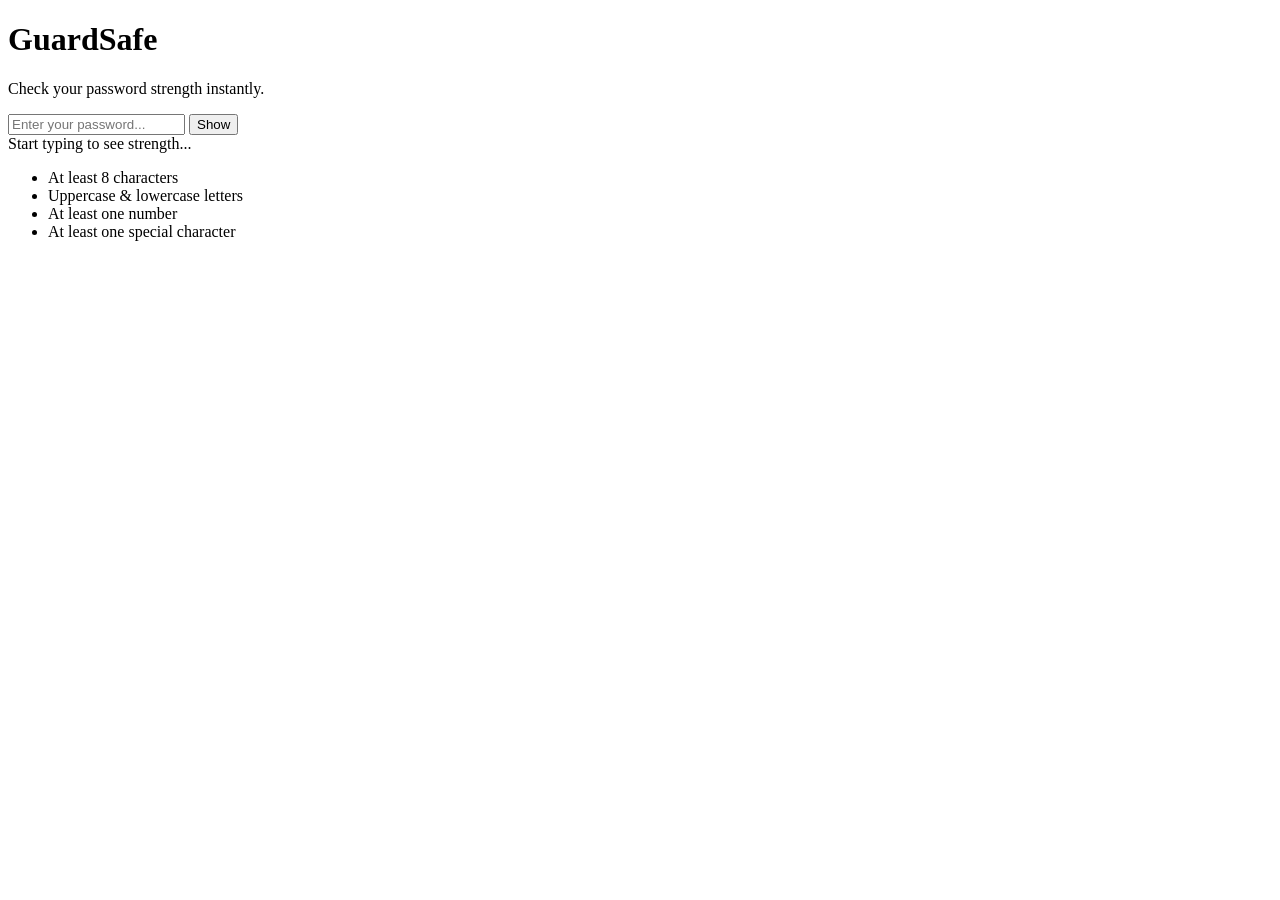
==== index.html @ e3f8249b "Rename file.html to index.html" ====
<!DOCTYPE html>
<html lang="en">
<head>
    <meta charset="UTF-8">
    <meta name="viewport" content="width=device-width, initial-scale=1.0">
    <title>GuardSafe | Password Analyzer</title>
    <link rel="stylesheet" href="style.css">
    <!-- Google Fonts for a professional look -->
    <link href="[fonts.googleapis.com](https://fonts.googleapis.com/css2?family=Inter:wght@400;600&display=swap)" rel="stylesheet">
</head>
<body>
    <div class="container">
        <header>
            <h1>GuardSafe</h1>
            <p>Check your password strength instantly.</p>
        </header>

        <div class="card">
            <div class="input-group">
                <input type="password" id="passwordInput" placeholder="Enter your password..." spellcheck="false">
                <button id="toggleBtn" type="button">Show</button>
            </div>

            <div class="strength-meter">
                <div id="strengthBar" class="bar"></div>
            </div>

            <div id="feedbackText" class="feedback">Start typing to see strength...</div>

            <ul class="requirements">
                <li id="length" class="invalid">At least 8 characters</li>
                <li id="upper" class="invalid">Uppercase & lowercase letters</li>
                <li id="number" class="invalid">At least one number</li>
                <li id="special" class="invalid">At least one special character</li>
            </ul>
        </div>
    </div>
    <script src="script.js"></script>
</body>
</html>
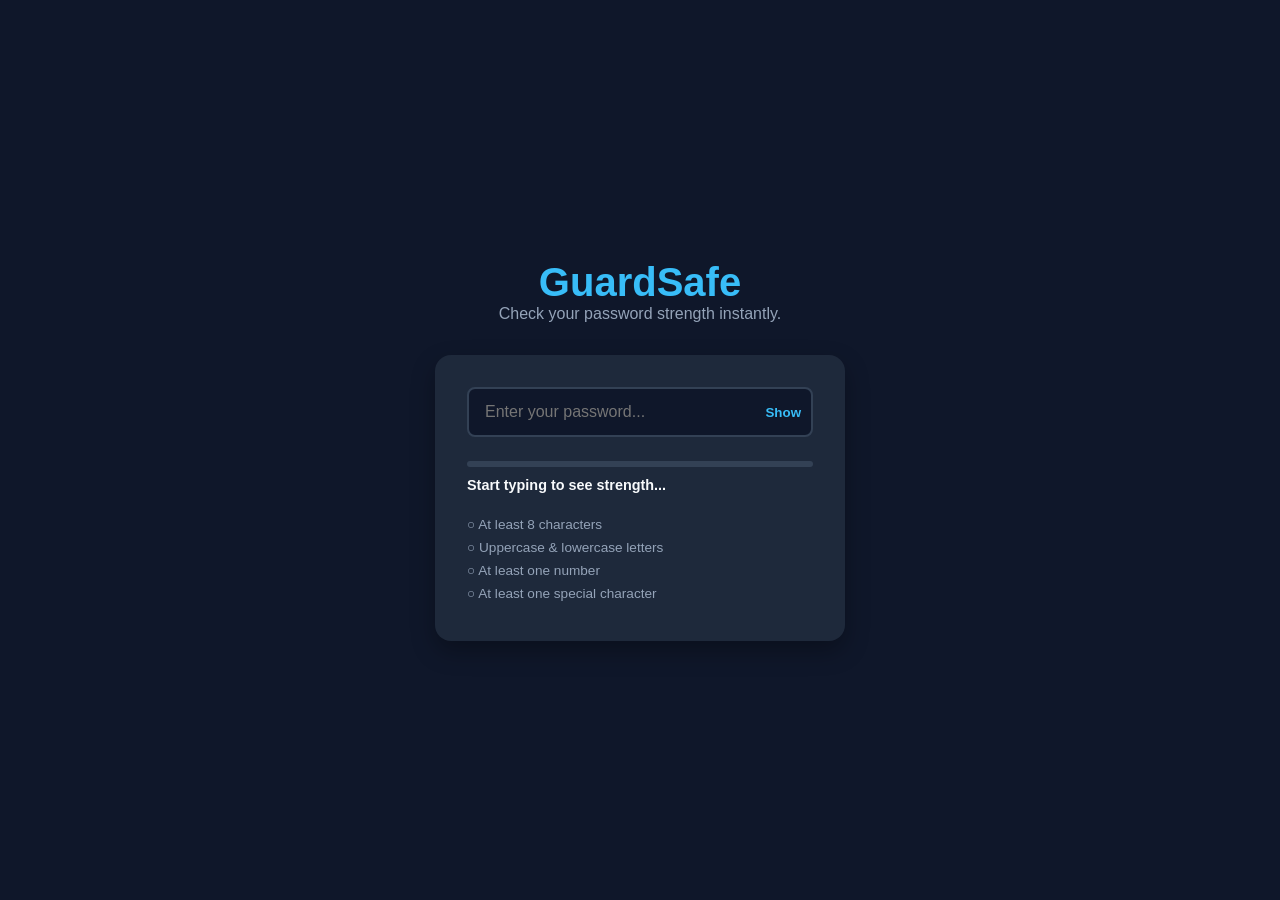
==== commit e8dc548d: "Change stylesheet link from style.css to file.css" ====
--- a/index.html
+++ b/index.html
@@ -4,7 +4,7 @@
     <meta charset="UTF-8">
     <meta name="viewport" content="width=device-width, initial-scale=1.0">
     <title>GuardSafe | Password Analyzer</title>
-    <link rel="stylesheet" href="style.css">
+    <link rel="stylesheet" href="file.css">
     <!-- Google Fonts for a professional look -->
     <link href="[fonts.googleapis.com](https://fonts.googleapis.com/css2?family=Inter:wght@400;600&display=swap)" rel="stylesheet">
 </head>
--- a/file.css
+++ b/file.css
@@ -0,0 +1,129 @@
+:root {
+    --bg-color: #0f172a;
+    --card-bg: #1e293b;
+    --text-main: #f8fafc;
+    --text-muted: #94a3b8;
+    --primary: #38bdf8;
+    --danger: #ef4444;
+    --warning: #f59e0b;
+    --success: #10b981;
+}
+
+* {
+    box-sizing: border-box;
+    margin: 0;
+    padding: 0;
+}
+
+body {
+    font-family: 'Inter', sans-serif;
+    background-color: var(--bg-color);
+    color: var(--text-main);
+    display: flex;
+    justify-content: center;
+    align-items: center;
+    min-height: 100vh;
+}
+
+.container {
+    width: 100%;
+    max-width: 450px;
+    padding: 20px;
+}
+
+header {
+    text-align: center;
+    margin-bottom: 2rem;
+}
+
+header h1 {
+    font-size: 2.5rem;
+    color: var(--primary);
+}
+
+header p {
+    color: var(--text-muted);
+}
+
+.card {
+    background: var(--card-bg);
+    padding: 2rem;
+    border-radius: 16px;
+    box-shadow: 0 10px 25px rgba(0, 0, 0, 0.3);
+}
+
+.input-group {
+    position: relative;
+    margin-bottom: 1.5rem;
+}
+
+input {
+    width: 100%;
+    padding: 14px 16px;
+    border-radius: 8px;
+    border: 2px solid #334155;
+    background: #0f172a;
+    color: white;
+    font-size: 1rem;
+    outline: none;
+    transition: border-color 0.3s;
+}
+
+input:focus {
+    border-color: var(--primary);
+}
+
+#toggleBtn {
+    position: absolute;
+    right: 12px;
+    top: 50%;
+    transform: translateY(-50%);
+    background: none;
+    border: none;
+    color: var(--primary);
+    cursor: pointer;
+    font-weight: 600;
+}
+
+.strength-meter {
+    height: 6px;
+    background: #334155;
+    border-radius: 10px;
+    margin-bottom: 10px;
+    overflow: hidden;
+}
+
+.bar {
+    height: 100%;
+    width: 0%;
+    transition: width 0.4s ease, background-color 0.4s ease;
+}
+
+.feedback {
+    font-size: 0.9rem;
+    font-weight: 600;
+    margin-bottom: 1.5rem;
+}
+
+.requirements {
+    list-style: none;
+}
+
+.requirements li {
+    font-size: 0.85rem;
+    margin-bottom: 8px;
+    color: var(--text-muted);
+    transition: color 0.3s;
+}
+
+.requirements li.valid {
+    color: var(--success);
+}
+
+.requirements li.valid::before {
+    content: "✓ ";
+}
+
+.requirements li.invalid::before {
+    content: "○ ";
+}
